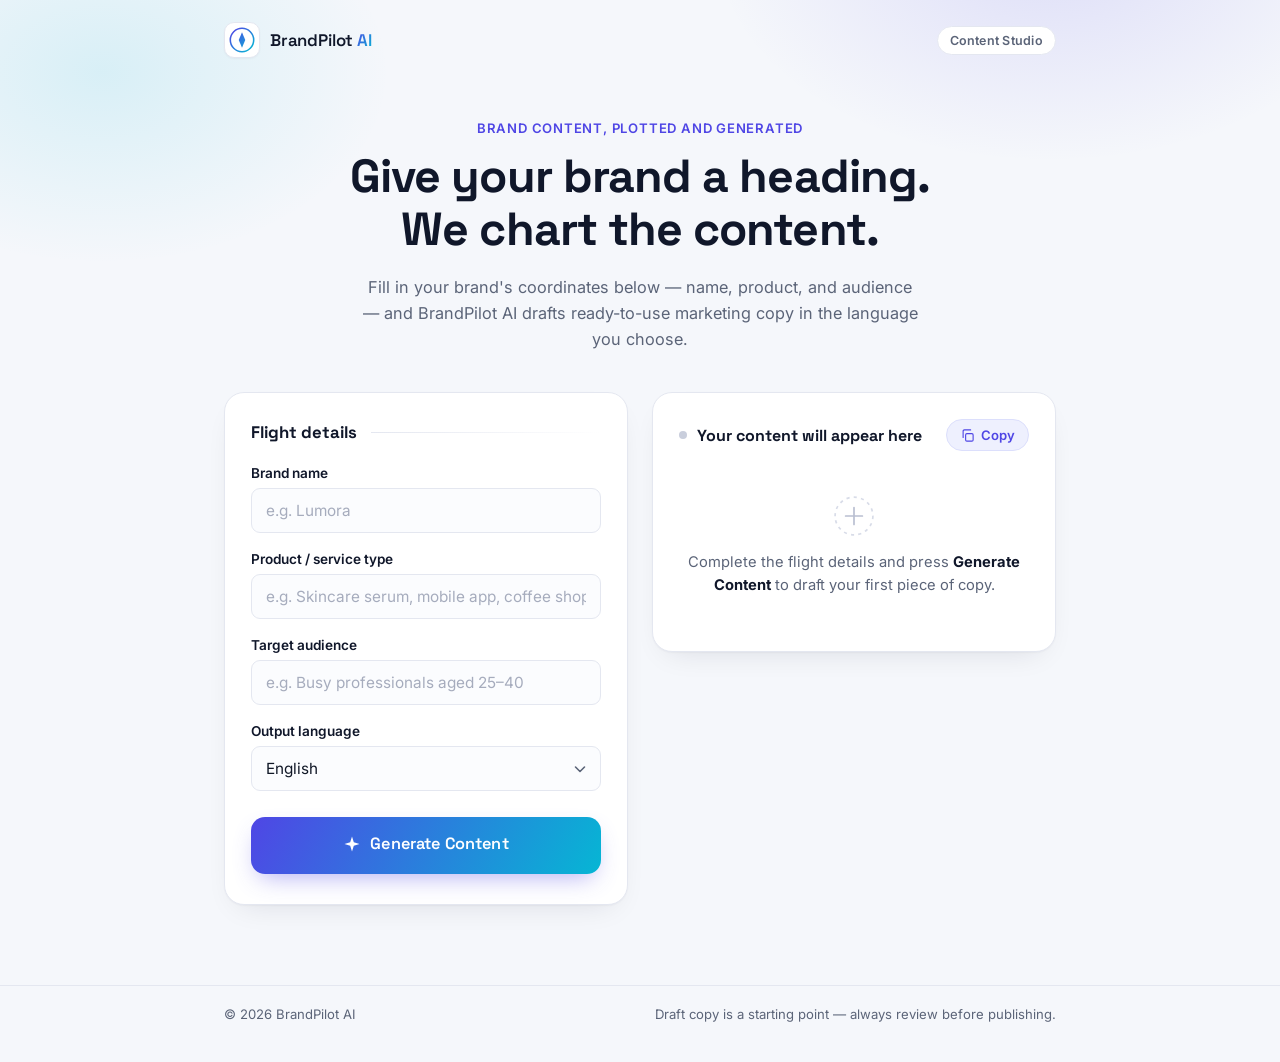
==== index.html @ f818dd57 "Add files via upload" ====
<!DOCTYPE html>
<html lang="en">
<head>
<meta charset="UTF-8">
<meta name="viewport" content="width=device-width, initial-scale=1.0">
<title>BrandPilot AI — Generate on-brand content in seconds</title>
<link rel="preconnect" href="https://fonts.googleapis.com">
<link rel="preconnect" href="https://fonts.gstatic.com" crossorigin>
<link href="https://fonts.googleapis.com/css2?family=Space+Grotesk:wght@500;600;700&family=Inter:wght@400;500;600;700&family=Noto+Sans+Arabic:wght@500;600;700&display=swap" rel="stylesheet">
<link rel="stylesheet" href="style.css">
</head>
<body>

<div class="bg-field" aria-hidden="true"></div>

<header class="site-header">
  <div class="wrap header-row">
    <a href="#" class="logo">
      <span class="logo-mark">
        <svg viewBox="0 0 40 40" width="26" height="26" fill="none">
          <circle cx="20" cy="20" r="18" stroke="url(#g1)" stroke-width="2.4"/>
          <path d="M20 8 L25 20 L20 32 L15 20 Z" fill="url(#g1)"/>
          <defs>
            <linearGradient id="g1" x1="4" y1="4" x2="36" y2="36" gradientUnits="userSpaceOnUse">
              <stop offset="0" stop-color="#4F46E5"/>
              <stop offset="1" stop-color="#06B6D4"/>
            </linearGradient>
          </defs>
        </svg>
      </span>
      <span class="logo-text">BrandPilot <em>AI</em></span>
    </a>
    <span class="header-tag">Content Studio</span>
  </div>
</header>

<main>
  <section class="hero wrap">
    <p class="eyebrow">Brand content, plotted and generated</p>
    <h1>Give your brand a heading.<br>We chart the content.</h1>
    <p class="hero-sub">Fill in your brand's coordinates below — name, product, and audience — and BrandPilot AI drafts ready-to-use marketing copy in the language you choose.</p>
  </section>

  <section class="wrap generator-wrap">
    <form class="generator-card" id="generatorForm" novalidate>
      <div class="card-heading">
        <h2>Flight details</h2>
        <span class="card-heading-line" aria-hidden="true"></span>
      </div>

      <div class="field">
        <label for="brandName">Brand name</label>
        <input type="text" id="brandName" name="brandName" placeholder="e.g. Lumora" autocomplete="off">
        <span class="field-error" id="err-brandName">Enter your brand name to continue.</span>
      </div>

      <div class="field">
        <label for="productType">Product / service type</label>
        <input type="text" id="productType" name="productType" placeholder="e.g. Skincare serum, mobile app, coffee shop" autocomplete="off">
        <span class="field-error" id="err-productType">Tell us what you're promoting.</span>
      </div>

      <div class="field">
        <label for="targetAudience">Target audience</label>
        <input type="text" id="targetAudience" name="targetAudience" placeholder="e.g. Busy professionals aged 25–40" autocomplete="off">
        <span class="field-error" id="err-targetAudience">Describe who this content should speak to.</span>
      </div>

      <div class="field">
        <label for="language">Output language</label>
        <div class="select-wrap">
          <select id="language" name="language">
            <option value="en" selected>English</option>
            <option value="ar">العربية — Arabic</option>
            <option value="fr">Français — French</option>
          </select>
          <svg class="select-chevron" width="14" height="14" viewBox="0 0 14 14" fill="none" aria-hidden="true">
            <path d="M2.5 5L7 9.5L11.5 5" stroke="currentColor" stroke-width="1.6" stroke-linecap="round" stroke-linejoin="round"/>
          </svg>
        </div>
      </div>

      <button type="submit" class="generate-btn" id="generateBtn">
        <span class="btn-ring" aria-hidden="true"></span>
        <span class="btn-label">
          <svg class="btn-icon" width="18" height="18" viewBox="0 0 24 24" fill="none" aria-hidden="true">
            <path d="M12 2L14.4 9.6L22 12L14.4 14.4L12 22L9.6 14.4L2 12L9.6 9.6L12 2Z" fill="currentColor"/>
          </svg>
          <span class="btn-text">Generate Content</span>
        </span>
      </button>
    </form>

    <section class="result-card" id="resultCard" aria-live="polite">
      <div class="result-header">
        <div class="result-title">
          <span class="result-dot" id="resultDot"></span>
          <h2 id="resultTitle">Your content will appear here</h2>
        </div>
        <button type="button" class="copy-btn" id="copyBtn" hidden>
          <svg width="15" height="15" viewBox="0 0 24 24" fill="none" aria-hidden="true">
            <rect x="9" y="9" width="12" height="12" rx="2" stroke="currentColor" stroke-width="1.8"/>
            <path d="M5 15V5a2 2 0 0 1 2-2h10" stroke="currentColor" stroke-width="1.8" stroke-linecap="round"/>
          </svg>
          <span id="copyLabel">Copy</span>
        </button>
      </div>

      <div class="result-body" id="resultBody">
        <div class="empty-state" id="emptyState">
          <svg width="42" height="42" viewBox="0 0 40 40" fill="none" aria-hidden="true">
            <circle cx="20" cy="20" r="18" stroke="#D8DCE8" stroke-width="1.6" stroke-dasharray="3 4"/>
            <path d="M20 12v16M12 20h16" stroke="#B9BFD1" stroke-width="1.6" stroke-linecap="round"/>
          </svg>
          <p>Complete the flight details and press <strong>Generate Content</strong> to draft your first piece of copy.</p>
        </div>
        <div class="loading-state" id="loadingState" hidden>
          <span class="dot"></span><span class="dot"></span><span class="dot"></span>
          <p id="loadingLabel">Plotting your content…</p>
        </div>
        <div class="output-state" id="outputState" hidden></div>
      </div>
    </section>
  </section>
</main>

<footer class="site-footer">
  <div class="wrap footer-row">
    <span>© <span id="year"></span> BrandPilot AI</span>
    <span class="footer-dim">Draft copy is a starting point — always review before publishing.</span>
  </div>
</footer>

<script src="app.js"></script>
</body>
</html>
---- style.css ----
/* ---------------------------------------------
   BrandPilot AI — tokens
--------------------------------------------- */
:root{
  --navy: #10172A;
  --ink: #111827;
  --ink-dim: #5B6478;
  --bg: #F5F7FB;
  --surface: #FFFFFF;
  --border: #E4E7F0;
  --indigo: #4F46E5;
  --cyan: #06B6D4;
  --gradient: linear-gradient(120deg, var(--indigo), var(--cyan));
  --danger: #DC2626;
  --radius-lg: 20px;
  --radius-md: 14px;
  --radius-sm: 9px;
  --shadow-card: 0 1px 2px rgba(16,23,42,.04), 0 12px 32px -16px rgba(16,23,42,.14);
  --shadow-btn: 0 10px 24px -8px rgba(79,70,229,.45);
  --font-display: 'Space Grotesk', 'Noto Sans Arabic', sans-serif;
  --font-body: 'Inter', 'Noto Sans Arabic', sans-serif;
}

*,*::before,*::after{ box-sizing: border-box; }

html{ scroll-behavior: smooth; }

body{
  margin: 0;
  background: var(--bg);
  color: var(--ink);
  font-family: var(--font-body);
  -webkit-font-smoothing: antialiased;
  position: relative;
  overflow-x: hidden;
}

.wrap{
  max-width: 880px;
  margin: 0 auto;
  padding: 0 24px;
}

/* Ambient background field — the signature: a quiet compass-bearing gradient */
.bg-field{
  position: fixed;
  inset: 0;
  z-index: -1;
  background:
    radial-gradient(560px 360px at 82% -6%, rgba(79,70,229,.14), transparent 60%),
    radial-gradient(480px 320px at 8% 8%, rgba(6,182,212,.12), transparent 60%),
    var(--bg);
}

/* ---------------------------------------------
   Header
--------------------------------------------- */
.site-header{
  padding: 22px 0 6px;
}
.header-row{
  display: flex;
  align-items: center;
  justify-content: space-between;
}
.logo{
  display: inline-flex;
  align-items: center;
  gap: 10px;
  text-decoration: none;
  color: var(--navy);
}
.logo-mark{
  display: inline-flex;
  width: 36px;
  height: 36px;
  align-items: center;
  justify-content: center;
  border-radius: 10px;
  background: var(--surface);
  border: 1px solid var(--border);
  box-shadow: var(--shadow-card);
}
.logo-text{
  font-family: var(--font-display);
  font-weight: 600;
  font-size: 1.05rem;
  letter-spacing: -0.01em;
}
.logo-text em{
  font-style: normal;
  background: var(--gradient);
  -webkit-background-clip: text;
  background-clip: text;
  color: transparent;
}
.header-tag{
  font-size: .78rem;
  font-weight: 600;
  color: var(--ink-dim);
  padding: 6px 12px;
  border: 1px solid var(--border);
  border-radius: 999px;
  background: var(--surface);
  letter-spacing: .02em;
}

/* ---------------------------------------------
   Hero
--------------------------------------------- */
.hero{
  padding: 56px 24px 40px;
  text-align: center;
}
.eyebrow{
  font-size: .82rem;
  font-weight: 600;
  letter-spacing: .06em;
  text-transform: uppercase;
  color: var(--indigo);
  margin: 0 0 14px;
}
.hero h1{
  font-family: var(--font-display);
  font-size: clamp(2rem, 5vw, 2.9rem);
  line-height: 1.14;
  letter-spacing: -0.02em;
  margin: 0 0 18px;
  color: var(--navy);
}
.hero-sub{
  max-width: 560px;
  margin: 0 auto;
  color: var(--ink-dim);
  font-size: 1.02rem;
  line-height: 1.6;
}

/* ---------------------------------------------
   Generator layout
--------------------------------------------- */
.generator-wrap{
  padding-bottom: 80px;
  display: grid;
  grid-template-columns: 1fr;
  gap: 24px;
}

.generator-card, .result-card{
  background: var(--surface);
  border: 1px solid var(--border);
  border-radius: var(--radius-lg);
  box-shadow: var(--shadow-card);
}

.generator-card{
  padding: 28px 26px 30px;
}

.card-heading{
  display: flex;
  align-items: center;
  gap: 14px;
  margin-bottom: 22px;
}
.card-heading h2{
  font-family: var(--font-display);
  font-size: 1.05rem;
  margin: 0;
  color: var(--navy);
  white-space: nowrap;
}
.card-heading-line{
  height: 1px;
  flex: 1;
  background: linear-gradient(90deg, var(--border), transparent);
}

.field{
  margin-bottom: 18px;
  display: flex;
  flex-direction: column;
}
.field label{
  font-size: .85rem;
  font-weight: 600;
  color: var(--navy);
  margin-bottom: 7px;
}
.field input,
.field select{
  font-family: inherit;
  font-size: .96rem;
  color: var(--ink);
  background: #FBFCFE;
  border: 1.4px solid var(--border);
  border-radius: var(--radius-sm);
  padding: 12px 14px;
  outline: none;
  transition: border-color .15s ease, box-shadow .15s ease, background .15s ease;
  width: 100%;
}
.field input::placeholder{ color: #A6ACBD; }
.field input:hover, .field select:hover{ border-color: #C7CCDC; }
.field input:focus, .field select:focus{
  border-color: var(--indigo);
  background: #fff;
  box-shadow: 0 0 0 4px rgba(79,70,229,.12);
}
.field.invalid input{
  border-color: var(--danger);
  background: #FEF4F4;
}
.field.invalid input:focus{ box-shadow: 0 0 0 4px rgba(220,38,38,.1); }

.field-error{
  display: none;
  font-size: .78rem;
  color: var(--danger);
  margin-top: 6px;
}
.field.invalid .field-error{ display: block; }

.select-wrap{ position: relative; }
.select-wrap select{
  appearance: none;
  -webkit-appearance: none;
  padding-right: 38px;
  cursor: pointer;
}
.select-chevron{
  position: absolute;
  right: 14px;
  top: 50%;
  transform: translateY(-50%);
  color: var(--ink-dim);
  pointer-events: none;
}

/* Generate button */
.generate-btn{
  position: relative;
  width: 100%;
  margin-top: 8px;
  padding: 16px 20px;
  border: none;
  border-radius: var(--radius-md);
  background: var(--gradient);
  color: #fff;
  font-family: var(--font-display);
  font-size: 1.02rem;
  font-weight: 600;
  letter-spacing: .01em;
  cursor: pointer;
  box-shadow: var(--shadow-btn);
  transition: transform .15s ease, box-shadow .15s ease, filter .15s ease;
  overflow: hidden;
}
.generate-btn:hover{ transform: translateY(-1px); filter: brightness(1.04); }
.generate-btn:active{ transform: translateY(0); }
.generate-btn:focus-visible{
  outline: 3px solid rgba(79,70,229,.5);
  outline-offset: 3px;
}
.btn-label{
  position: relative;
  z-index: 1;
  display: inline-flex;
  align-items: center;
  justify-content: center;
  gap: 9px;
}
.btn-ring{
  position: absolute;
  inset: -40%;
  background: conic-gradient(from 0deg, transparent 0%, rgba(255,255,255,.35) 8%, transparent 16%);
  opacity: 0;
  animation: spin 2.4s linear infinite;
}
.generate-btn.is-loading .btn-ring{ opacity: 1; }
.generate-btn.is-loading .btn-icon{ animation: pulse 1s ease-in-out infinite; }
.generate-btn:disabled{ cursor: progress; }

@keyframes spin{ to{ transform: rotate(360deg); } }
@keyframes pulse{ 0%,100%{ opacity: 1; } 50%{ opacity: .4; } }

/* ---------------------------------------------
   Result card
--------------------------------------------- */
.result-card{
  padding: 26px 26px 28px;
  min-height: 260px;
  display: flex;
  flex-direction: column;
}
.result-header{
  display: flex;
  align-items: center;
  justify-content: space-between;
  gap: 12px;
  margin-bottom: 18px;
}
.result-title{
  display: flex;
  align-items: center;
  gap: 10px;
}
.result-title h2{
  font-family: var(--font-display);
  font-size: 1rem;
  margin: 0;
  color: var(--navy);
}
.result-dot{
  width: 8px;
  height: 8px;
  border-radius: 50%;
  background: #C9CEDC;
  flex-shrink: 0;
  transition: background .2s ease, box-shadow .2s ease;
}
.result-dot.is-ready{
  background: var(--cyan);
  box-shadow: 0 0 0 4px rgba(6,182,212,.16);
}

.copy-btn{
  display: inline-flex;
  align-items: center;
  gap: 6px;
  font-family: var(--font-body);
  font-size: .82rem;
  font-weight: 600;
  color: var(--indigo);
  background: #EEF0FE;
  border: 1px solid #DCDFFC;
  border-radius: 999px;
  padding: 7px 13px;
  cursor: pointer;
  transition: background .15s ease;
}
.copy-btn:hover{ background: #E2E5FC; }

.result-body{ flex: 1; display: flex; }

.empty-state{
  margin: auto;
  text-align: center;
  max-width: 340px;
  color: var(--ink-dim);
  display: flex;
  flex-direction: column;
  align-items: center;
  gap: 14px;
}
.empty-state p{ margin: 0; font-size: .92rem; line-height: 1.55; }
.empty-state strong{ color: var(--navy); }

.loading-state{
  margin: auto;
  text-align: center;
  color: var(--ink-dim);
  font-size: .92rem;
}
.loading-state .dot{
  display: inline-block;
  width: 8px;
  height: 8px;
  margin: 0 3px;
  border-radius: 50%;
  background: var(--indigo);
  animation: bounce 1.2s ease-in-out infinite;
}
.loading-state .dot:nth-child(2){ animation-delay: .15s; background: #7C74EA; }
.loading-state .dot:nth-child(3){ animation-delay: .3s; background: var(--cyan); }
.loading-state p{ margin: 12px 0 0; }
@keyframes bounce{
  0%,60%,100%{ transform: translateY(0); opacity: .5; }
  30%{ transform: translateY(-6px); opacity: 1; }
}

.output-state{
  width: 100%;
  animation: reveal .35s ease both;
}
@keyframes reveal{
  from{ opacity: 0; transform: translateY(6px); }
  to{ opacity: 1; transform: translateY(0); }
}
.output-block{
  margin-bottom: 18px;
}
.output-block:last-child{ margin-bottom: 0; }
.output-label{
  font-size: .74rem;
  font-weight: 700;
  letter-spacing: .06em;
  text-transform: uppercase;
  color: var(--indigo);
  margin: 0 0 8px;
}
.output-text{
  margin: 0;
  font-size: .98rem;
  line-height: 1.7;
  color: var(--ink);
  white-space: pre-line;
}
.output-tags{
  display: flex;
  flex-wrap: wrap;
  gap: 8px;
  margin-top: 4px;
}
.output-tag{
  font-size: .82rem;
  color: var(--indigo);
  background: #EEF0FE;
  border-radius: 999px;
  padding: 5px 12px;
}

/* RTL support for Arabic output */
[dir="rtl"]{ text-align: right; }
[dir="rtl"] .output-tags{ direction: rtl; }

/* ---------------------------------------------
   Footer
--------------------------------------------- */
.site-footer{
  border-top: 1px solid var(--border);
  padding: 20px 0 40px;
}
.footer-row{
  display: flex;
  flex-wrap: wrap;
  gap: 6px 16px;
  justify-content: space-between;
  font-size: .82rem;
  color: var(--ink-dim);
}

/* ---------------------------------------------
   Responsive
--------------------------------------------- */
@media (min-width: 760px){
  .generator-wrap{
    grid-template-columns: 1fr 1fr;
    align-items: start;
  }
}

@media (max-width: 480px){
  .wrap{ padding: 0 18px; }
  .hero{ padding: 40px 18px 32px; }
  .generator-card{ padding: 22px 18px 24px; }
  .result-card{ padding: 20px 18px 22px; }
  .header-tag{ display: none; }
}

/* Reduced motion */
@media (prefers-reduced-motion: reduce){
  *{ animation-duration: .001ms !important; animation-iteration-count: 1 !important; transition-duration: .001ms !important; }
}
https://fonts.googleapis.com
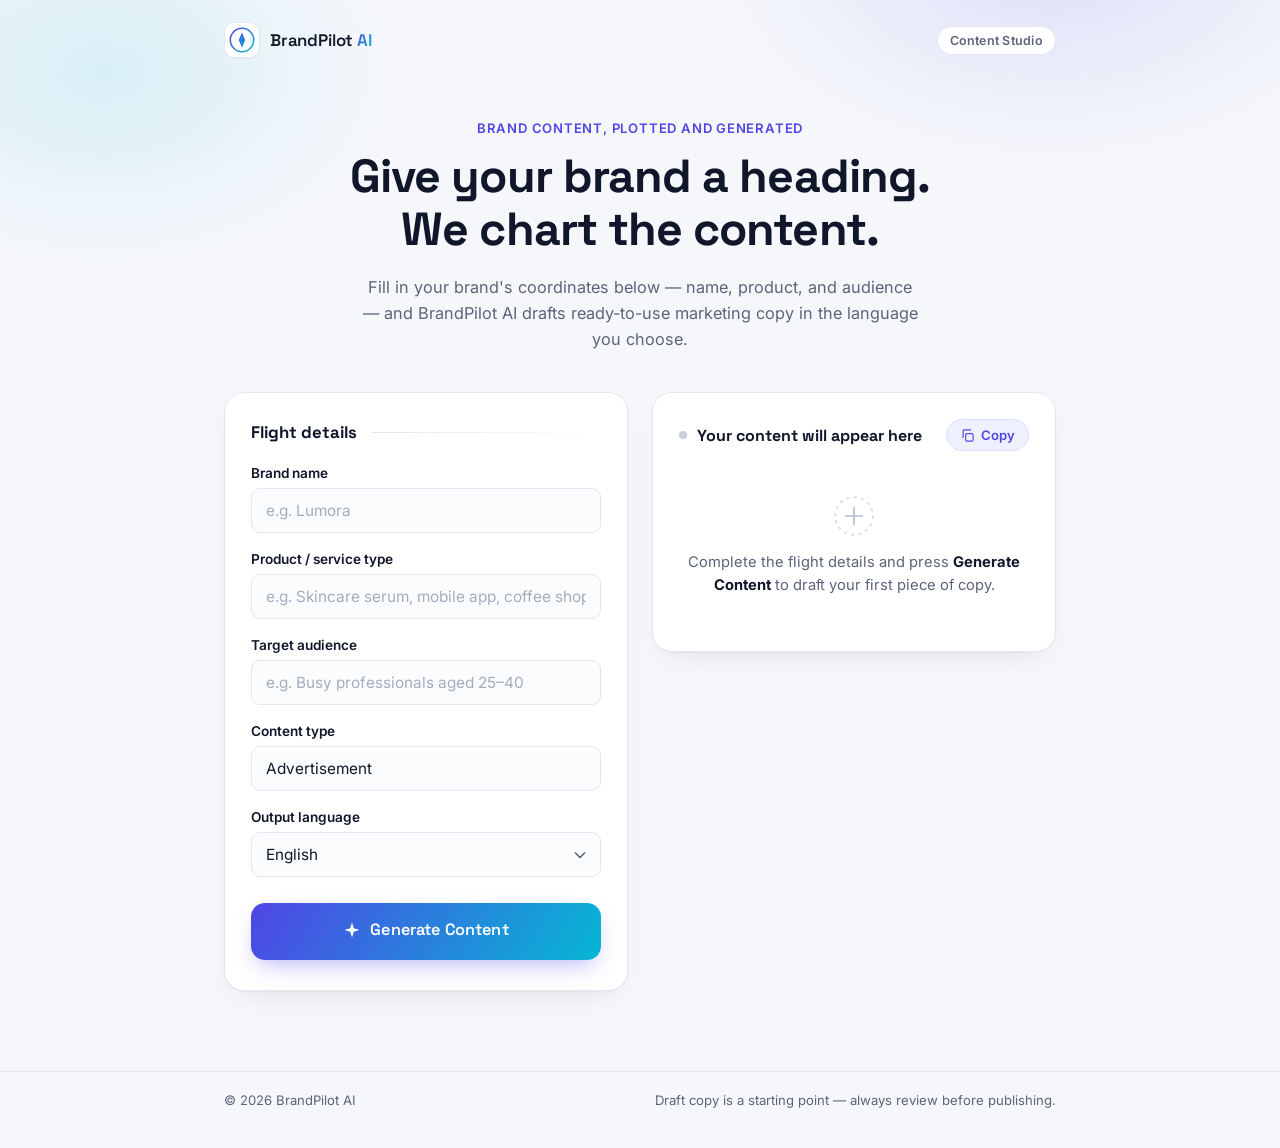
==== commit 2a235373: "Create index.html" ====
--- a/index.html
+++ b/index.html
@@ -65,7 +65,20 @@
         <input type="text" id="targetAudience" name="targetAudience" placeholder="e.g. Busy professionals aged 25–40" autocomplete="off">
         <span class="field-error" id="err-targetAudience">Describe who this content should speak to.</span>
       </div>
-
+<div class="field">
+  <label for="contentType">Content type</label>
+  <div class="select-wrap">
+    <select id="contentType" name="contentType">
+      <option value="advertisement">Advertisement</option>
+      <option value="product_description">Product Description</option>
+      <option value="social_post">Social Media Post</option>
+      <option value="brand_name">Brand Name</option>
+      <option value="slogan">Slogan</option>
+      <option value="marketing_email">Marketing Email</option>
+      <option value="video_script">Video Script</option>
+    </select>
+  </div>
+</div>
       <div class="field">
         <label for="language">Output language</label>
         <div class="select-wrap">
@@ -133,4 +146,5 @@
 
 <script src="app.js"></script>
 </body>
-</html>
+  </html>
+  
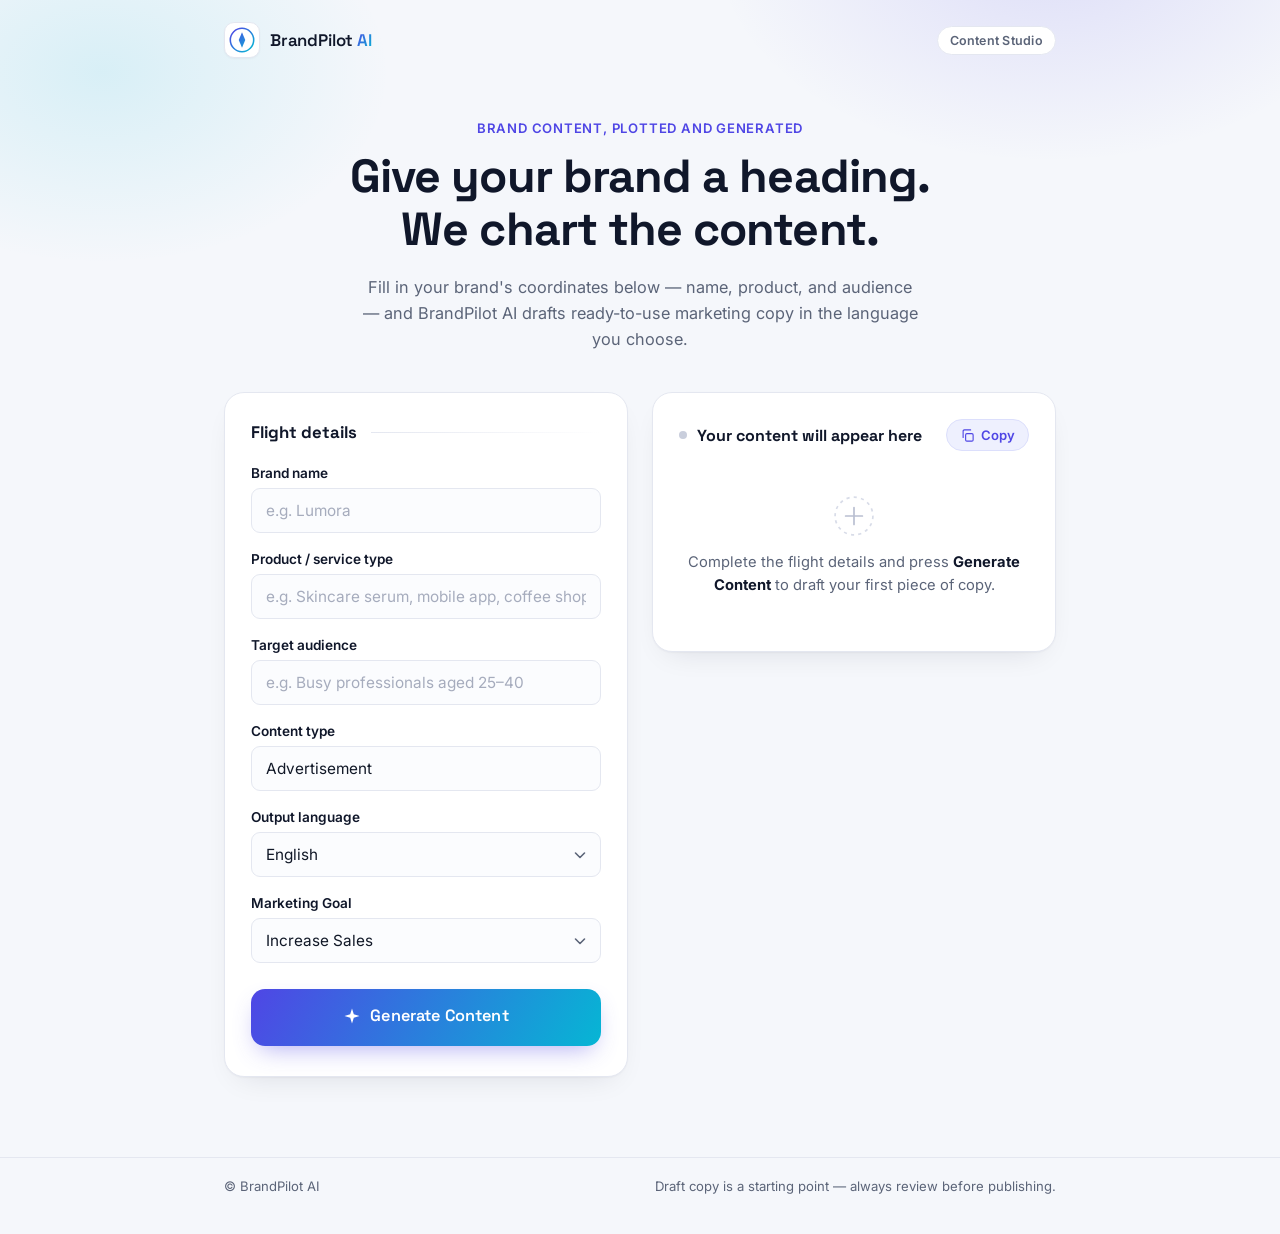
==== commit d0e40368: "Add files via upload" ====
--- a/index.html
+++ b/index.html
@@ -93,6 +93,24 @@
         </div>
       </div>
 
+<div class="field">
+  <label for="goal">Marketing Goal</label>
+  <div class="select-wrap">
+    <select id="goal" name="goal">
+      <option value="increase_sales">Increase Sales</option>
+      <option value="brand_awareness">Brand Awareness</option>
+      <option value="get_leads">Get Leads</option>
+      <option value="website_traffic">Website Traffic</option>
+      <option value="app_downloads">App Downloads</option>
+      <option value="social_engagement">Social Engagement</option>
+    </select>
+
+    <svg class="select-chevron" width="14" height="14" viewBox="0 0 14 14" fill="none" aria-hidden="true">
+      <path d="M2.5 5L7 9.5L11.5 5" stroke="currentColor" stroke-width="1.6" stroke-linecap="round" stroke-linejoin="round"/>
+    </svg>
+  </div>
+</div>
+
       <button type="submit" class="generate-btn" id="generateBtn">
         <span class="btn-ring" aria-hidden="true"></span>
         <span class="btn-label">
@@ -146,5 +164,4 @@
 
 <script src="app.js"></script>
 </body>
-  </html>
-  
+</html>
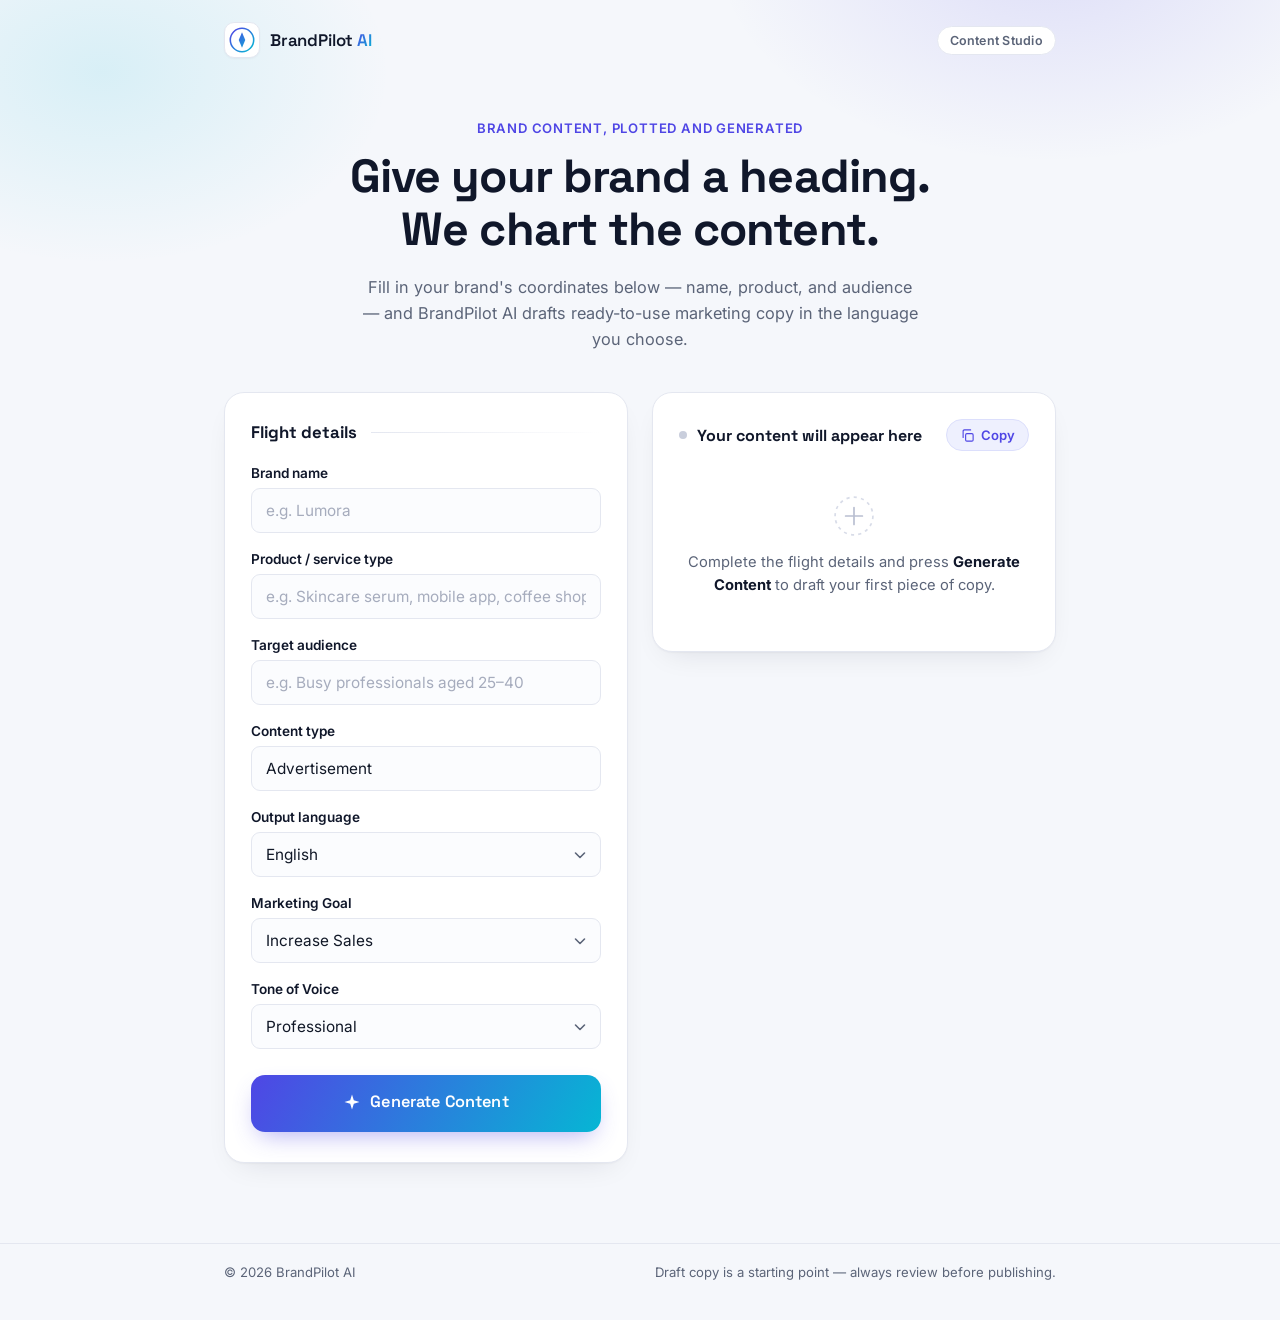
==== commit f639763d: "Add files via upload" ====
--- a/index.html
+++ b/index.html
@@ -111,6 +111,25 @@
   </div>
 </div>
 
+<div class="field">
+  <label for="tone">Tone of Voice</label>
+  <div class="select-wrap">
+    <select id="tone" name="tone">
+      <option value="professional">Professional</option>
+      <option value="friendly">Friendly</option>
+      <option value="luxury">Luxury</option>
+      <option value="persuasive">Persuasive</option>
+      <option value="genz">Gen Z</option>
+      <option value="minimal">Minimal</option>
+      <option value="funny">Funny</option>
+    </select>
+
+    <svg class="select-chevron" width="14" height="14" viewBox="0 0 14 14" fill="none" aria-hidden="true">
+      <path d="M2.5 5L7 9.5L11.5 5" stroke="currentColor" stroke-width="1.6" stroke-linecap="round" stroke-linejoin="round"/>
+    </svg>
+  </div>
+</div>
+
       <button type="submit" class="generate-btn" id="generateBtn">
         <span class="btn-ring" aria-hidden="true"></span>
         <span class="btn-label">
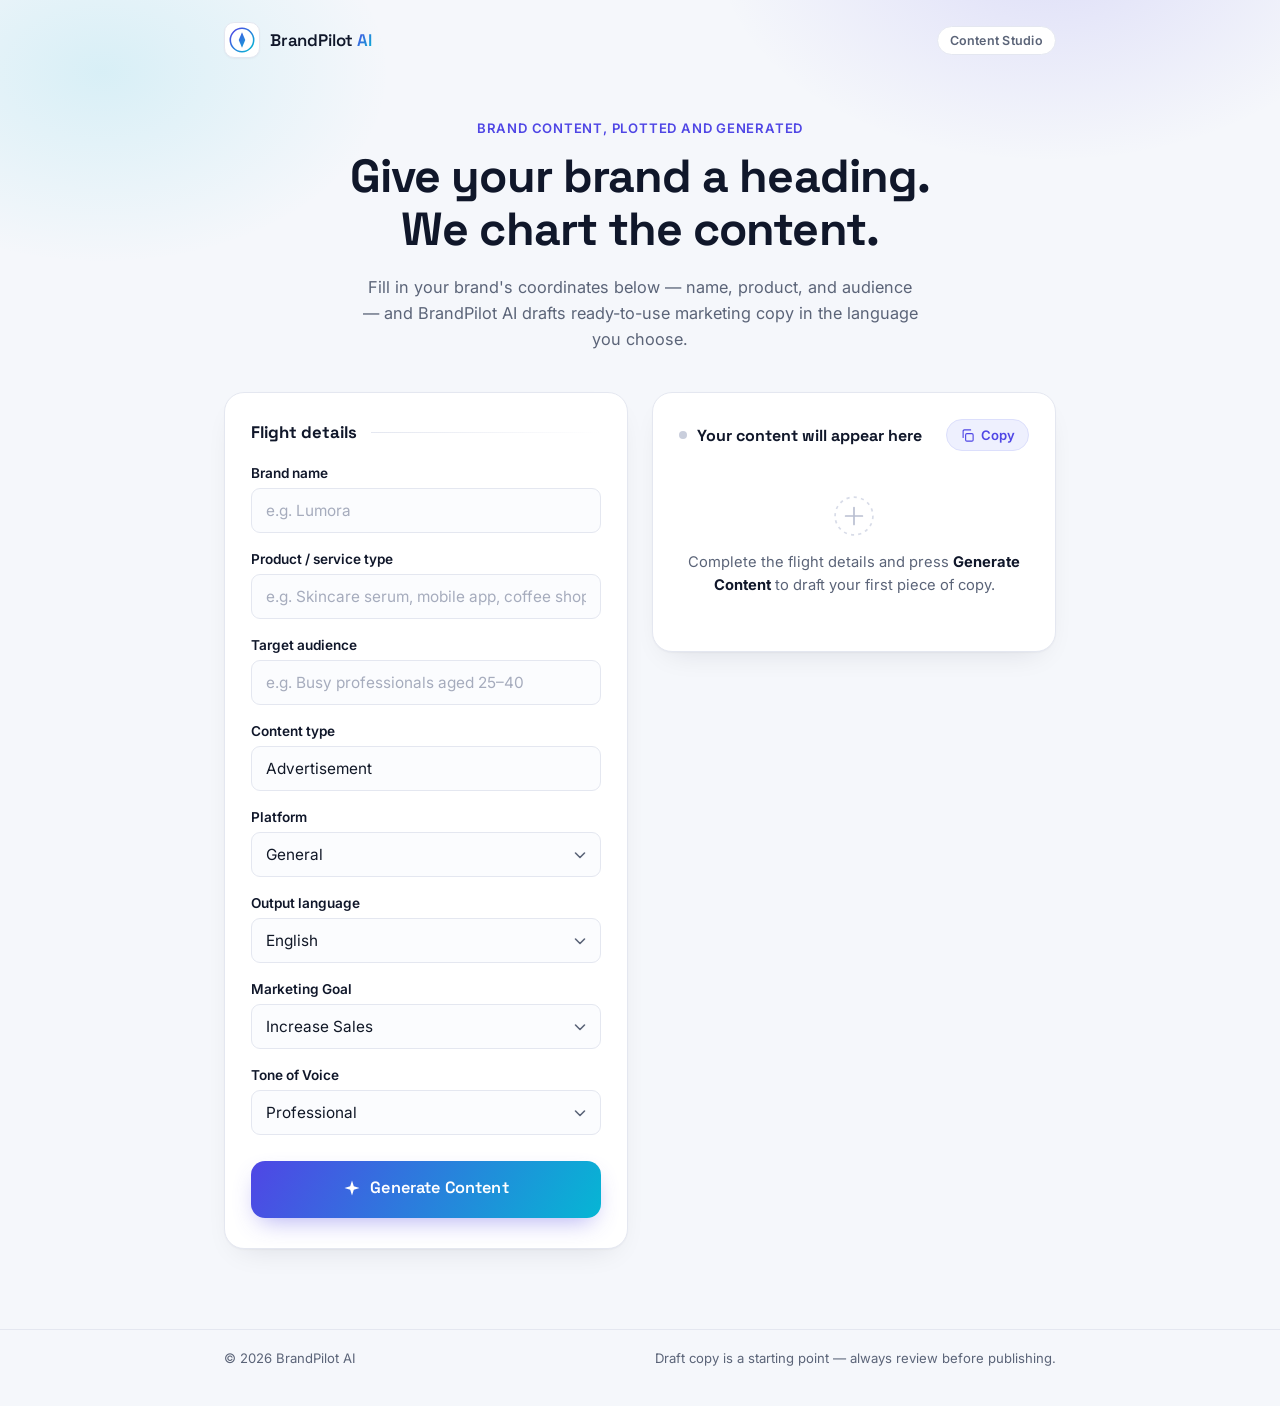
==== commit b7165f30: "Add files via upload" ====
--- a/index.html
+++ b/index.html
@@ -79,6 +79,23 @@
     </select>
   </div>
 </div>
+<div class="field">
+  <label for="platform">Platform</label>
+  <div class="select-wrap">
+    <select id="platform" name="platform">
+      <option value="general" selected>General</option>
+      <option value="instagram">Instagram</option>
+      <option value="facebook">Facebook</option>
+      <option value="tiktok">TikTok</option>
+      <option value="linkedin">LinkedIn</option>
+      <option value="x">X (Twitter)</option>
+      <option value="youtube">YouTube</option>
+    </select>
+    <svg class="select-chevron" width="14" height="14" viewBox="0 0 14 14" fill="none" aria-hidden="true">
+      <path d="M2.5 5L7 9.5L11.5 5" stroke="currentColor" stroke-width="1.6" stroke-linecap="round" stroke-linejoin="round"/>
+    </svg>
+  </div>
+</div>
       <div class="field">
         <label for="language">Output language</label>
         <div class="select-wrap">
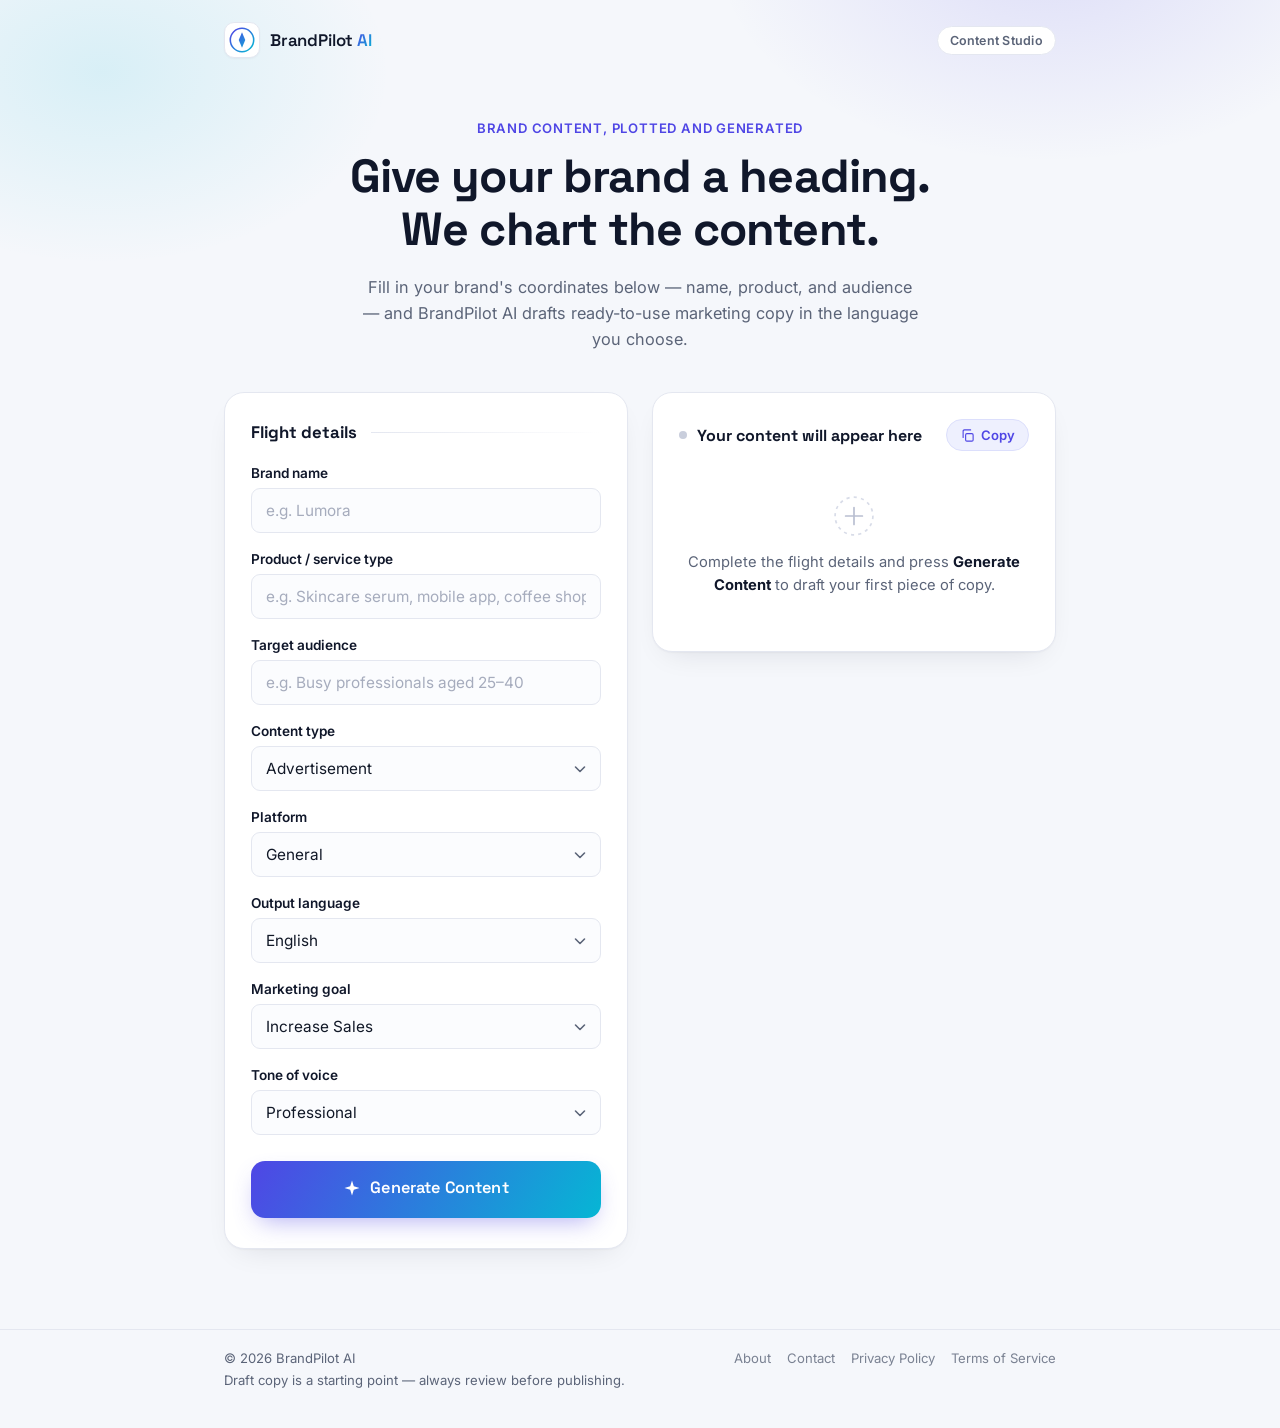
==== commit 588e3658: "Add files via upload" ====
--- a/index.html
+++ b/index.html
@@ -4,6 +4,17 @@
 <meta charset="UTF-8">
 <meta name="viewport" content="width=device-width, initial-scale=1.0">
 <title>BrandPilot AI — Generate on-brand content in seconds</title>
+<meta name="description" content="BrandPilot AI drafts ready-to-use marketing copy — ads, product descriptions, social posts, slogans, emails, and video scripts — tailored to your brand, audience, and tone in seconds.">
+<link rel="canonical" href="https://brandpilot.ai/">
+<meta name="theme-color" content="#4F46E5">
+<meta property="og:type" content="website">
+<meta property="og:title" content="BrandPilot AI — Generate on-brand content in seconds">
+<meta property="og:description" content="Fill in your brand's name, product, and audience — BrandPilot AI drafts ready-to-use marketing copy in the language you choose.">
+<meta property="og:url" content="https://brandpilot.ai/">
+<meta name="twitter:card" content="summary">
+<meta name="twitter:title" content="BrandPilot AI — Generate on-brand content in seconds">
+<meta name="twitter:description" content="Fill in your brand's name, product, and audience — BrandPilot AI drafts ready-to-use marketing copy in the language you choose.">
+<link rel="icon" href="data:image/svg+xml,%3Csvg xmlns='http://www.w3.org/2000/svg' viewBox='0 0 40 40'%3E%3Cdefs%3E%3ClinearGradient id='g' x1='4' y1='4' x2='36' y2='36' gradientUnits='userSpaceOnUse'%3E%3Cstop offset='0' stop-color='%234F46E5'/%3E%3Cstop offset='1' stop-color='%2306B6D4'/%3E%3C/linearGradient%3E%3C/defs%3E%3Ccircle cx='20' cy='20' r='18' fill='%23fff'/%3E%3Ccircle cx='20' cy='20' r='18' stroke='url(%23g)' stroke-width='2.4'/%3E%3Cpath d='M20 8 L25 20 L20 32 L15 20 Z' fill='url(%23g)'/%3E%3C/svg%3E">
 <link rel="preconnect" href="https://fonts.googleapis.com">
 <link rel="preconnect" href="https://fonts.gstatic.com" crossorigin>
 <link href="https://fonts.googleapis.com/css2?family=Space+Grotesk:wght@500;600;700&family=Inter:wght@400;500;600;700&family=Noto+Sans+Arabic:wght@500;600;700&display=swap" rel="stylesheet">
@@ -11,13 +22,15 @@
 </head>
 <body>
 
+<a href="#main-content" class="skip-link">Skip to content</a>
+
 <div class="bg-field" aria-hidden="true"></div>
 
 <header class="site-header">
   <div class="wrap header-row">
-    <a href="#" class="logo">
+    <a href="index.html" class="logo" aria-label="BrandPilot AI — home">
       <span class="logo-mark">
-        <svg viewBox="0 0 40 40" width="26" height="26" fill="none">
+        <svg viewBox="0 0 40 40" width="26" height="26" fill="none" aria-hidden="true">
           <circle cx="20" cy="20" r="18" stroke="url(#g1)" stroke-width="2.4"/>
           <path d="M20 8 L25 20 L20 32 L15 20 Z" fill="url(#g1)"/>
           <defs>
@@ -34,7 +47,7 @@
   </div>
 </header>
 
-<main>
+<main id="main-content">
   <section class="hero wrap">
     <p class="eyebrow">Brand content, plotted and generated</p>
     <h1>Give your brand a heading.<br>We chart the content.</h1>
@@ -50,52 +63,58 @@
 
       <div class="field">
         <label for="brandName">Brand name</label>
-        <input type="text" id="brandName" name="brandName" placeholder="e.g. Lumora" autocomplete="off">
-        <span class="field-error" id="err-brandName">Enter your brand name to continue.</span>
+        <input type="text" id="brandName" name="brandName" placeholder="e.g. Lumora" autocomplete="off" required aria-required="true" aria-describedby="err-brandName">
+        <span class="field-error" id="err-brandName" role="alert">Enter your brand name to continue.</span>
       </div>
 
       <div class="field">
         <label for="productType">Product / service type</label>
-        <input type="text" id="productType" name="productType" placeholder="e.g. Skincare serum, mobile app, coffee shop" autocomplete="off">
-        <span class="field-error" id="err-productType">Tell us what you're promoting.</span>
+        <input type="text" id="productType" name="productType" placeholder="e.g. Skincare serum, mobile app, coffee shop" autocomplete="off" required aria-required="true" aria-describedby="err-productType">
+        <span class="field-error" id="err-productType" role="alert">Tell us what you're promoting.</span>
       </div>
 
       <div class="field">
         <label for="targetAudience">Target audience</label>
-        <input type="text" id="targetAudience" name="targetAudience" placeholder="e.g. Busy professionals aged 25–40" autocomplete="off">
-        <span class="field-error" id="err-targetAudience">Describe who this content should speak to.</span>
-      </div>
-<div class="field">
-  <label for="contentType">Content type</label>
-  <div class="select-wrap">
-    <select id="contentType" name="contentType">
-      <option value="advertisement">Advertisement</option>
-      <option value="product_description">Product Description</option>
-      <option value="social_post">Social Media Post</option>
-      <option value="brand_name">Brand Name</option>
-      <option value="slogan">Slogan</option>
-      <option value="marketing_email">Marketing Email</option>
-      <option value="video_script">Video Script</option>
-    </select>
-  </div>
-</div>
-<div class="field">
-  <label for="platform">Platform</label>
-  <div class="select-wrap">
-    <select id="platform" name="platform">
-      <option value="general" selected>General</option>
-      <option value="instagram">Instagram</option>
-      <option value="facebook">Facebook</option>
-      <option value="tiktok">TikTok</option>
-      <option value="linkedin">LinkedIn</option>
-      <option value="x">X (Twitter)</option>
-      <option value="youtube">YouTube</option>
-    </select>
-    <svg class="select-chevron" width="14" height="14" viewBox="0 0 14 14" fill="none" aria-hidden="true">
-      <path d="M2.5 5L7 9.5L11.5 5" stroke="currentColor" stroke-width="1.6" stroke-linecap="round" stroke-linejoin="round"/>
-    </svg>
-  </div>
-</div>
+        <input type="text" id="targetAudience" name="targetAudience" placeholder="e.g. Busy professionals aged 25–40" autocomplete="off" required aria-required="true" aria-describedby="err-targetAudience">
+        <span class="field-error" id="err-targetAudience" role="alert">Describe who this content should speak to.</span>
+      </div>
+
+      <div class="field">
+        <label for="contentType">Content type</label>
+        <div class="select-wrap">
+          <select id="contentType" name="contentType">
+            <option value="advertisement">Advertisement</option>
+            <option value="product_description">Product Description</option>
+            <option value="social_post">Social Media Post</option>
+            <option value="brand_name">Brand Name</option>
+            <option value="slogan">Slogan</option>
+            <option value="marketing_email">Marketing Email</option>
+            <option value="video_script">Video Script</option>
+          </select>
+          <svg class="select-chevron" width="14" height="14" viewBox="0 0 14 14" fill="none" aria-hidden="true">
+            <path d="M2.5 5L7 9.5L11.5 5" stroke="currentColor" stroke-width="1.6" stroke-linecap="round" stroke-linejoin="round"/>
+          </svg>
+        </div>
+      </div>
+
+      <div class="field">
+        <label for="platform">Platform</label>
+        <div class="select-wrap">
+          <select id="platform" name="platform">
+            <option value="general" selected>General</option>
+            <option value="instagram">Instagram</option>
+            <option value="facebook">Facebook</option>
+            <option value="tiktok">TikTok</option>
+            <option value="linkedin">LinkedIn</option>
+            <option value="x">X (Twitter)</option>
+            <option value="youtube">YouTube</option>
+          </select>
+          <svg class="select-chevron" width="14" height="14" viewBox="0 0 14 14" fill="none" aria-hidden="true">
+            <path d="M2.5 5L7 9.5L11.5 5" stroke="currentColor" stroke-width="1.6" stroke-linecap="round" stroke-linejoin="round"/>
+          </svg>
+        </div>
+      </div>
+
       <div class="field">
         <label for="language">Output language</label>
         <div class="select-wrap">
@@ -110,42 +129,40 @@
         </div>
       </div>
 
-<div class="field">
-  <label for="goal">Marketing Goal</label>
-  <div class="select-wrap">
-    <select id="goal" name="goal">
-      <option value="increase_sales">Increase Sales</option>
-      <option value="brand_awareness">Brand Awareness</option>
-      <option value="get_leads">Get Leads</option>
-      <option value="website_traffic">Website Traffic</option>
-      <option value="app_downloads">App Downloads</option>
-      <option value="social_engagement">Social Engagement</option>
-    </select>
-
-    <svg class="select-chevron" width="14" height="14" viewBox="0 0 14 14" fill="none" aria-hidden="true">
-      <path d="M2.5 5L7 9.5L11.5 5" stroke="currentColor" stroke-width="1.6" stroke-linecap="round" stroke-linejoin="round"/>
-    </svg>
-  </div>
-</div>
-
-<div class="field">
-  <label for="tone">Tone of Voice</label>
-  <div class="select-wrap">
-    <select id="tone" name="tone">
-      <option value="professional">Professional</option>
-      <option value="friendly">Friendly</option>
-      <option value="luxury">Luxury</option>
-      <option value="persuasive">Persuasive</option>
-      <option value="genz">Gen Z</option>
-      <option value="minimal">Minimal</option>
-      <option value="funny">Funny</option>
-    </select>
-
-    <svg class="select-chevron" width="14" height="14" viewBox="0 0 14 14" fill="none" aria-hidden="true">
-      <path d="M2.5 5L7 9.5L11.5 5" stroke="currentColor" stroke-width="1.6" stroke-linecap="round" stroke-linejoin="round"/>
-    </svg>
-  </div>
-</div>
+      <div class="field">
+        <label for="goal">Marketing goal</label>
+        <div class="select-wrap">
+          <select id="goal" name="goal">
+            <option value="increase_sales">Increase Sales</option>
+            <option value="brand_awareness">Brand Awareness</option>
+            <option value="get_leads">Get Leads</option>
+            <option value="website_traffic">Website Traffic</option>
+            <option value="app_downloads">App Downloads</option>
+            <option value="social_engagement">Social Engagement</option>
+          </select>
+          <svg class="select-chevron" width="14" height="14" viewBox="0 0 14 14" fill="none" aria-hidden="true">
+            <path d="M2.5 5L7 9.5L11.5 5" stroke="currentColor" stroke-width="1.6" stroke-linecap="round" stroke-linejoin="round"/>
+          </svg>
+        </div>
+      </div>
+
+      <div class="field">
+        <label for="tone">Tone of voice</label>
+        <div class="select-wrap">
+          <select id="tone" name="tone">
+            <option value="professional">Professional</option>
+            <option value="friendly">Friendly</option>
+            <option value="luxury">Luxury</option>
+            <option value="persuasive">Persuasive</option>
+            <option value="genz">Gen Z</option>
+            <option value="minimal">Minimal</option>
+            <option value="funny">Funny</option>
+          </select>
+          <svg class="select-chevron" width="14" height="14" viewBox="0 0 14 14" fill="none" aria-hidden="true">
+            <path d="M2.5 5L7 9.5L11.5 5" stroke="currentColor" stroke-width="1.6" stroke-linecap="round" stroke-linejoin="round"/>
+          </svg>
+        </div>
+      </div>
 
       <button type="submit" class="generate-btn" id="generateBtn">
         <span class="btn-ring" aria-hidden="true"></span>
@@ -158,7 +175,7 @@
       </button>
     </form>
 
-    <section class="result-card" id="resultCard" aria-live="polite">
+    <section class="result-card" id="resultCard" aria-live="polite" aria-atomic="true" aria-label="Generated content">
       <div class="result-header">
         <div class="result-title">
           <span class="result-dot" id="resultDot"></span>
@@ -194,10 +211,20 @@
 <footer class="site-footer">
   <div class="wrap footer-row">
     <span>© <span id="year"></span> BrandPilot AI</span>
-    <span class="footer-dim">Draft copy is a starting point — always review before publishing.</span>
+
+    <div class="footer-links">
+      <a href="about.html">About</a>
+      <a href="contact.html">Contact</a>
+      <a href="privacy.html">Privacy Policy</a>
+      <a href="terms.html">Terms of Service</a>
+    </div>
+
+    <span class="footer-dim">
+      Draft copy is a starting point — always review before publishing.
+    </span>
   </div>
 </footer>
 
-<script src="app.js"></script>
+<script src="app.js" defer></script>
 </body>
 </html>
--- a/style.css
+++ b/style.css
@@ -225,6 +225,7 @@
 .select-wrap select{
   appearance: none;
   -webkit-appearance: none;
+  -moz-appearance: none;
   padding-right: 38px;
   cursor: pointer;
 }
@@ -405,6 +406,7 @@
   line-height: 1.7;
   color: var(--ink);
   white-space: pre-line;
+  overflow-wrap: anywhere;
 }
 .output-tags{
   display: flex;
@@ -462,4 +464,54 @@
 @media (prefers-reduced-motion: reduce){
   *{ animation-duration: .001ms !important; animation-iteration-count: 1 !important; transition-duration: .001ms !important; }
 }
-https://fonts.googleapis.com+
+/* ---------------------------------------------
+   Accessibility: visible keyboard focus states
+   (mouse users see no change — :focus-visible only
+   triggers for keyboard/programmatic focus)
+--------------------------------------------- */
+.logo:focus-visible,
+.copy-btn:focus-visible,
+.footer-link:focus-visible{
+  outline: 3px solid rgba(79,70,229,.5);
+  outline-offset: 3px;
+  border-radius: 6px;
+}
+.field input:focus-visible,
+.field select:focus-visible{
+  outline: 3px solid rgba(79,70,229,.5);
+  outline-offset: 1px;
+}
+.skip-link{
+  position: absolute;
+  left: 12px;
+  top: -60px;
+  background: var(--navy);
+  color: #fff;
+  padding: 10px 16px;
+  border-radius: var(--radius-sm);
+  font-size: .88rem;
+  font-weight: 600;
+  z-index: 100;
+  transition: top .15s ease;
+}
+.skip-link:focus{
+  top: 12px;
+}
+
+.footer-links{
+  display:flex;
+  gap:16px;
+  flex-wrap:wrap;
+}
+
+.footer-links a{
+  color:inherit;
+  text-decoration:none;
+  opacity:.8;
+  transition:.2s;
+}
+
+.footer-links a:hover{
+  opacity:1;
+}
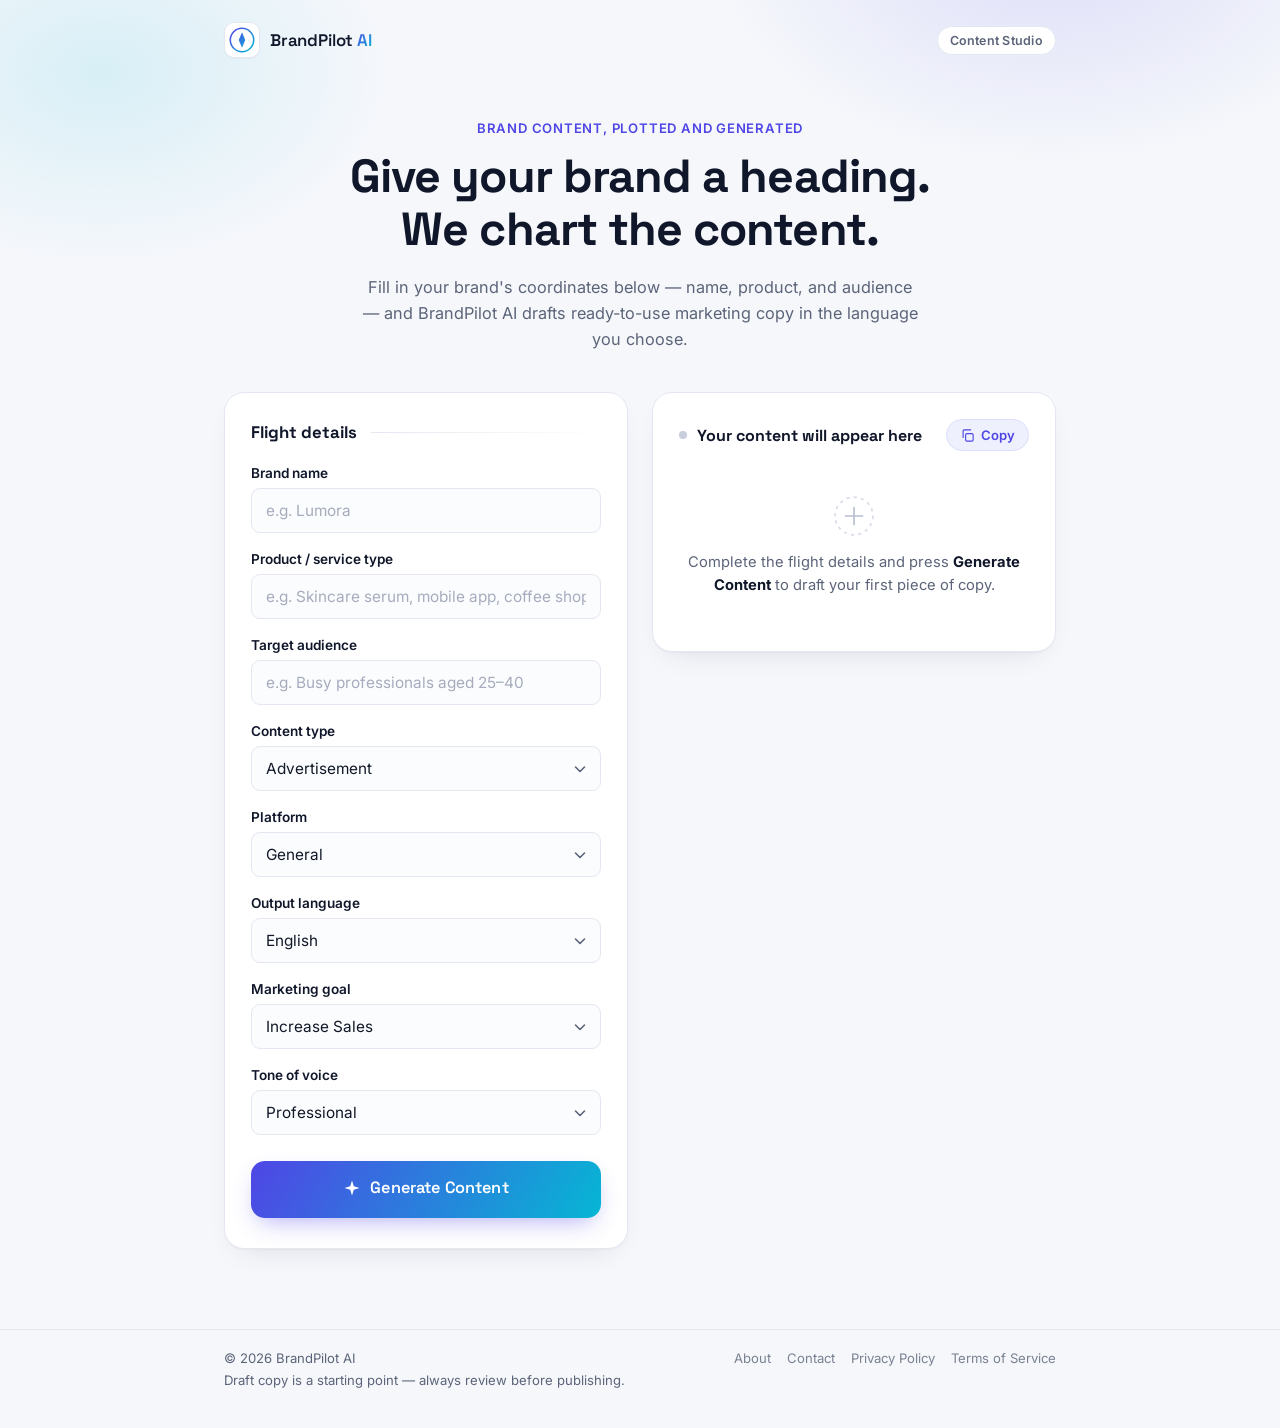
==== commit 52517ed9: "Add files via upload" ====
--- a/index.html
+++ b/index.html
@@ -1,6 +1,7 @@
 <!DOCTYPE html>
 <html lang="en">
 <head>
+  <meta name="google-site-verification" content="bb6Zm2WP9hemAKyNrsLiDiUSIaYc_1s-Upplq0YO1C8" />
 <meta charset="UTF-8">
 <meta name="viewport" content="width=device-width, initial-scale=1.0">
 <title>BrandPilot AI — Generate on-brand content in seconds</title>
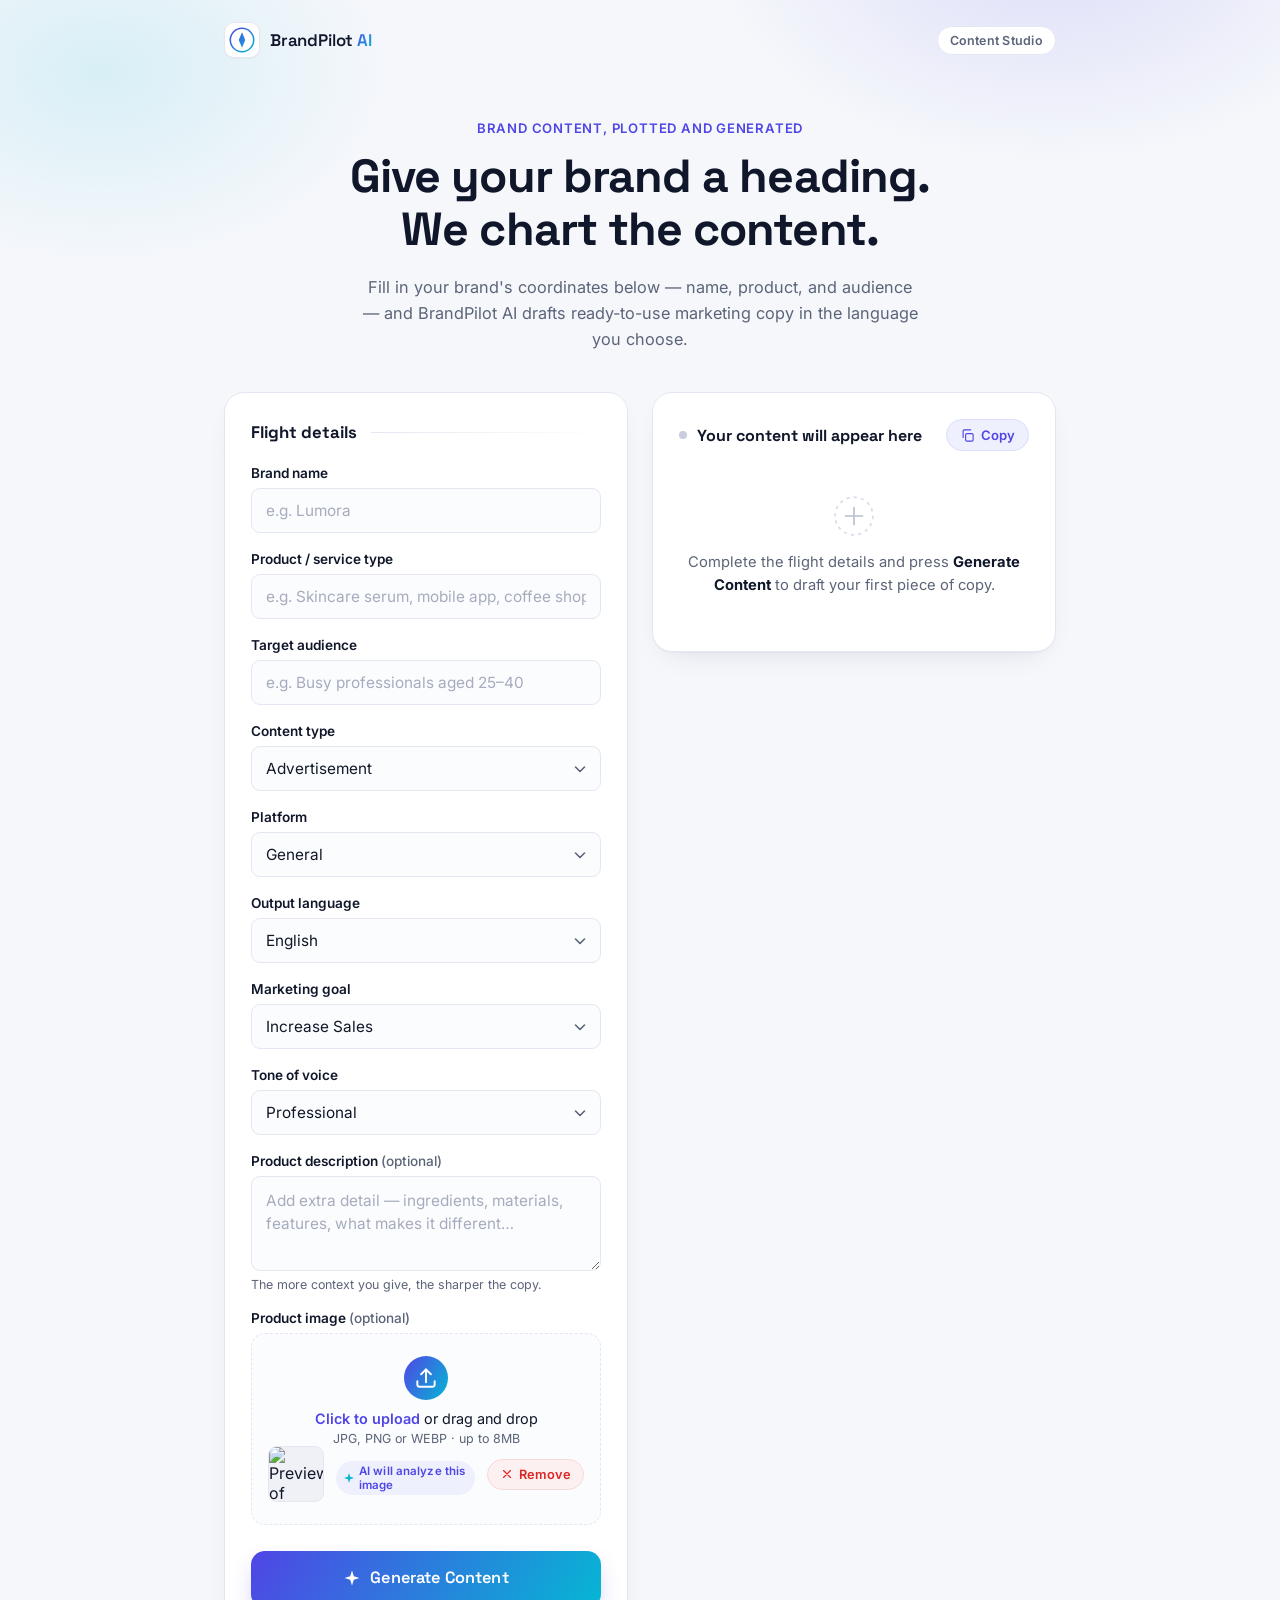
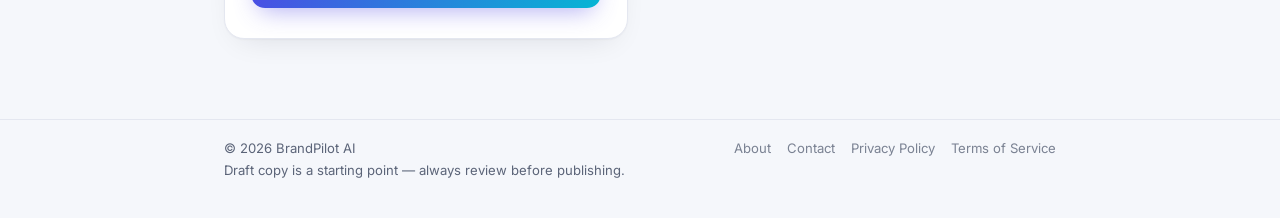
==== commit 06a4d498: "Add files via upload" ====
--- a/index.html
+++ b/index.html
@@ -165,6 +165,69 @@
         </div>
       </div>
 
+      <div class="field">
+        <label for="productDescription">Product description <span class="field-optional">(optional)</span></label>
+        <textarea id="productDescription" name="productDescription" rows="3" placeholder="Add extra detail — ingredients, materials, features, what makes it different…" autocomplete="off" aria-describedby="hint-productDescription"></textarea>
+        <span class="field-hint" id="hint-productDescription">The more context you give, the sharper the copy.</span>
+      </div>
+
+      <div class="field">
+        <label for="productImageInput">Product image <span class="field-optional">(optional)</span></label>
+
+        <div class="upload-dropzone"
+             id="uploadDropzone"
+             tabindex="0"
+             role="button"
+             aria-label="Upload product image. Click, or drag and drop a JPG, PNG or WEBP file here."
+             aria-describedby="uploadHint err-productImage">
+
+          <input type="file"
+                 id="productImageInput"
+                 name="productImage"
+                 accept="image/jpeg,image/png,image/webp"
+                 aria-hidden="true"
+                 tabindex="-1"
+                 hidden>
+
+          <!-- Empty / prompt state -->
+          <div class="upload-prompt" id="uploadPrompt">
+            <span class="upload-icon" aria-hidden="true">
+              <svg width="26" height="26" viewBox="0 0 24 24" fill="none">
+                <path d="M12 16V4M12 4L7.5 8.5M12 4l4.5 4.5" stroke="currentColor" stroke-width="1.8" stroke-linecap="round" stroke-linejoin="round"/>
+                <path d="M4 15v3a2 2 0 0 0 2 2h12a2 2 0 0 0 2-2v-3" stroke="currentColor" stroke-width="1.8" stroke-linecap="round" stroke-linejoin="round"/>
+              </svg>
+            </span>
+            <p class="upload-text"><strong>Click to upload</strong> or drag and drop</p>
+            <p class="upload-hint" id="uploadHint">JPG, PNG or WEBP · up to 8MB</p>
+          </div>
+
+          <!-- Preview state -->
+          <div class="upload-preview" id="uploadPreview" hidden>
+            <div class="upload-preview-thumb">
+              <img id="uploadPreviewImg" alt="Preview of selected product image">
+            </div>
+            <div class="upload-preview-info">
+              <span class="upload-file-name" id="uploadFileName"></span>
+              <span class="upload-file-size" id="uploadFileSize"></span>
+              <span class="upload-ai-note" id="uploadAiNote">
+                <svg width="12" height="12" viewBox="0 0 24 24" fill="none" aria-hidden="true">
+                  <path d="M12 2L14.4 9.6L22 12L14.4 14.4L12 22L9.6 14.4L2 12L9.6 9.6L12 2Z" fill="currentColor"/>
+                </svg>
+                AI will analyze this image
+              </span>
+            </div>
+            <button type="button" class="upload-remove-btn" id="uploadRemoveBtn" aria-label="Remove uploaded product image">
+              <svg width="14" height="14" viewBox="0 0 24 24" fill="none" aria-hidden="true">
+                <path d="M6 6l12 12M18 6L6 18" stroke="currentColor" stroke-width="2" stroke-linecap="round"/>
+              </svg>
+              <span>Remove</span>
+            </button>
+          </div>
+        </div>
+
+        <span class="field-error" id="err-productImage" role="alert">Please upload a JPG, PNG, or WEBP image under 8MB.</span>
+      </div>
+
       <button type="submit" class="generate-btn" id="generateBtn">
         <span class="btn-ring" aria-hidden="true"></span>
         <span class="btn-label">
--- a/style.css
+++ b/style.css
@@ -188,7 +188,8 @@
   margin-bottom: 7px;
 }
 .field input,
-.field select{
+.field select,
+.field textarea{
   font-family: inherit;
   font-size: .96rem;
   color: var(--ink);
@@ -200,9 +201,14 @@
   transition: border-color .15s ease, box-shadow .15s ease, background .15s ease;
   width: 100%;
 }
-.field input::placeholder{ color: #A6ACBD; }
-.field input:hover, .field select:hover{ border-color: #C7CCDC; }
-.field input:focus, .field select:focus{
+.field textarea{
+  resize: vertical;
+  min-height: 64px;
+  line-height: 1.5;
+}
+.field input::placeholder, .field textarea::placeholder{ color: #A6ACBD; }
+.field input:hover, .field select:hover, .field textarea:hover{ border-color: #C7CCDC; }
+.field input:focus, .field select:focus, .field textarea:focus{
   border-color: var(--indigo);
   background: #fff;
   box-shadow: 0 0 0 4px rgba(79,70,229,.12);
@@ -236,6 +242,184 @@
   transform: translateY(-50%);
   color: var(--ink-dim);
   pointer-events: none;
+}
+
+.field-hint{
+  font-size: .78rem;
+  color: var(--ink-dim);
+  margin-top: 6px;
+}
+
+.field-optional{
+  font-weight: 500;
+  color: var(--ink-dim);
+  text-transform: none;
+  letter-spacing: 0;
+}
+
+/* ---------------------------------------------
+   Product image upload
+--------------------------------------------- */
+.upload-dropzone{
+  position: relative;
+  border: 1.6px dashed var(--border);
+  border-radius: var(--radius-md);
+  background: #FBFCFE;
+  padding: 22px 16px;
+  cursor: pointer;
+  transition: border-color .18s ease, background .18s ease, box-shadow .18s ease, transform .12s ease;
+}
+.upload-dropzone:hover{
+  border-color: #C7CCDC;
+  background: #F8F9FE;
+}
+.upload-dropzone:focus-visible{
+  outline: none;
+  border-color: var(--indigo);
+  box-shadow: 0 0 0 4px rgba(79,70,229,.12);
+}
+.upload-dropzone.is-dragover{
+  border-color: var(--indigo);
+  background: #EEF0FE;
+  box-shadow: 0 0 0 4px rgba(79,70,229,.12);
+  transform: scale(1.006);
+}
+.upload-dropzone.has-image{
+  cursor: default;
+  padding: 12px;
+}
+
+/* Prompt (empty) state */
+.upload-prompt{
+  display: flex;
+  flex-direction: column;
+  align-items: center;
+  text-align: center;
+  gap: 4px;
+  color: var(--ink-dim);
+  pointer-events: none;
+}
+.upload-icon{
+  display: inline-flex;
+  align-items: center;
+  justify-content: center;
+  width: 44px;
+  height: 44px;
+  margin-bottom: 6px;
+  border-radius: 50%;
+  background: var(--gradient);
+  color: #fff;
+  transition: transform .18s ease;
+}
+.upload-dropzone:hover .upload-icon{ transform: translateY(-2px); }
+.upload-dropzone.is-dragover .upload-icon{ transform: scale(1.08); }
+.upload-text{
+  margin: 0;
+  font-size: .9rem;
+  color: var(--navy);
+}
+.upload-text strong{ color: var(--indigo); font-weight: 600; }
+.upload-hint{
+  margin: 0;
+  font-size: .78rem;
+  color: var(--ink-dim);
+}
+
+/* Preview state */
+.upload-preview{
+  display: flex;
+  align-items: center;
+  gap: 12px;
+  animation: uploadReveal .28s cubic-bezier(.2,.8,.2,1) both;
+}
+@keyframes uploadReveal{
+  from{ opacity: 0; transform: scale(.97); }
+  to{ opacity: 1; transform: scale(1); }
+}
+.upload-preview-thumb{
+  flex-shrink: 0;
+  width: 56px;
+  height: 56px;
+  border-radius: var(--radius-sm);
+  overflow: hidden;
+  background: #F0F1F7;
+  border: 1px solid var(--border);
+}
+.upload-preview-thumb img{
+  width: 100%;
+  height: 100%;
+  object-fit: cover;
+  display: block;
+}
+.upload-preview-info{
+  flex: 1;
+  min-width: 0;
+  display: flex;
+  flex-direction: column;
+  gap: 3px;
+}
+.upload-file-name{
+  font-size: .86rem;
+  font-weight: 600;
+  color: var(--navy);
+  white-space: nowrap;
+  overflow: hidden;
+  text-overflow: ellipsis;
+}
+.upload-file-size{
+  font-size: .76rem;
+  color: var(--ink-dim);
+}
+.upload-ai-note{
+  display: inline-flex;
+  align-items: center;
+  gap: 4px;
+  width: fit-content;
+  font-size: .72rem;
+  font-weight: 600;
+  letter-spacing: .01em;
+  color: var(--indigo);
+  background: #EEF0FE;
+  border-radius: 999px;
+  padding: 3px 9px 3px 7px;
+  margin-top: 2px;
+  animation: uploadReveal .3s ease .05s both;
+}
+.upload-ai-note svg{ flex-shrink: 0; color: var(--cyan); }
+.upload-remove-btn{
+  flex-shrink: 0;
+  display: inline-flex;
+  align-items: center;
+  gap: 5px;
+  font-family: var(--font-body);
+  font-size: .8rem;
+  font-weight: 600;
+  color: var(--danger);
+  background: #FDF0F0;
+  border: 1px solid #F7D8D8;
+  border-radius: 999px;
+  padding: 7px 12px;
+  cursor: pointer;
+  transition: background .15s ease, transform .12s ease;
+}
+.upload-remove-btn:hover{ background: #FBE4E4; }
+.upload-remove-btn:active{ transform: scale(.96); }
+.upload-remove-btn:focus-visible{
+  outline: 3px solid rgba(220,38,38,.35);
+  outline-offset: 2px;
+}
+
+.field.invalid .upload-dropzone{
+  border-color: var(--danger);
+  background: #FEF4F4;
+}
+.field.invalid .upload-dropzone:focus-visible{
+  box-shadow: 0 0 0 4px rgba(220,38,38,.1);
+}
+
+@media (max-width: 480px){
+  .upload-dropzone{ padding: 18px 12px; }
+  .upload-preview-thumb{ width: 48px; height: 48px; }
 }
 
 /* Generate button */
@@ -478,7 +662,8 @@
   border-radius: 6px;
 }
 .field input:focus-visible,
-.field select:focus-visible{
+.field select:focus-visible,
+.field textarea:focus-visible{
   outline: 3px solid rgba(79,70,229,.5);
   outline-offset: 1px;
 }
